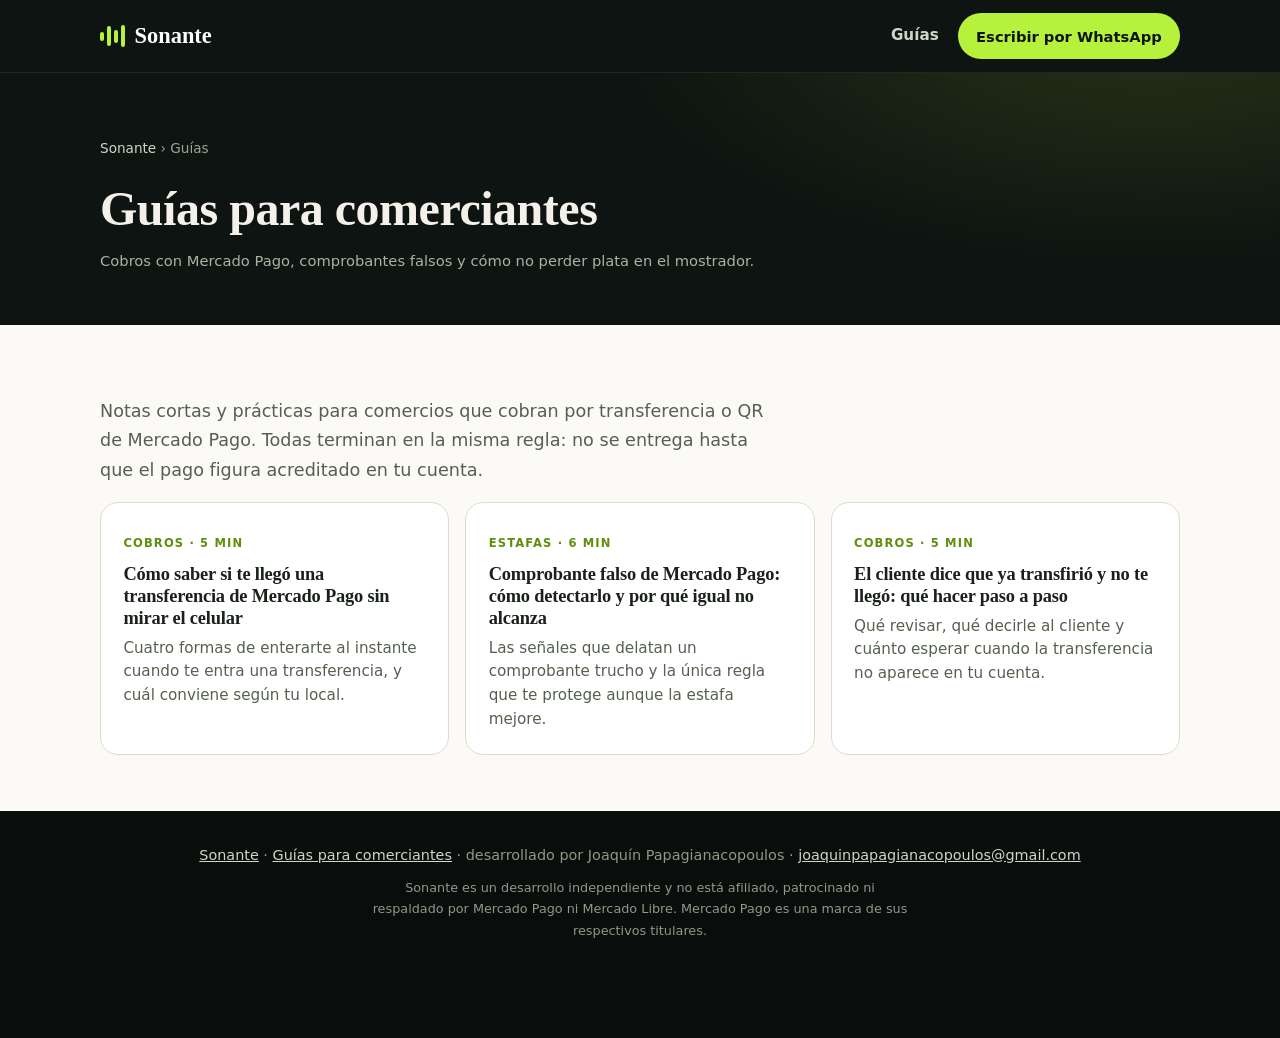
==== blog/index.html @ fd2db7ab "Agregar blog con 3 guías para comerciantes - Cómo saber si te llegó una transferencia de Mercado Pag" ====
<!DOCTYPE html>
<html lang="es-AR">
<head>
<meta charset="UTF-8">
<meta name="viewport" content="width=device-width, initial-scale=1, viewport-fit=cover">
<title>Guías para comerciantes: cobros y estafas con Mercado Pago | Sonante</title>
<meta name="description" content="Guías prácticas para comercios que cobran con Mercado Pago: cómo saber si llegó una transferencia, detectar comprobantes falsos y qué hacer ante una duda.">
<link rel="canonical" href="https://sonantemp.com/blog/">
<meta name="theme-color" content="#0e1411">
<meta property="og:type" content="website">
<meta property="og:locale" content="es_AR">
<meta property="og:site_name" content="Sonante">
<meta property="og:title" content="Guías para comerciantes: cobros y estafas con Mercado Pago | Sonante">
<meta property="og:description" content="Guías prácticas para comercios que cobran con Mercado Pago: cómo saber si llegó una transferencia, detectar comprobantes falsos y qué hacer ante una duda.">
<meta property="og:url" content="https://sonantemp.com/blog/">
<meta name="twitter:card" content="summary">
<link rel="icon" href="data:image/svg+xml,%3Csvg xmlns='http://www.w3.org/2000/svg' viewBox='0 0 64 64'%3E%3Crect width='64' height='64' rx='14' fill='%230e1411'/%3E%3Cg fill='%23b6f23c'%3E%3Crect x='12' y='26' width='6' height='12' rx='3'/%3E%3Crect x='23' y='16' width='6' height='32' rx='3'/%3E%3Crect x='34' y='22' width='6' height='20' rx='3'/%3E%3Crect x='45' y='12' width='6' height='40' rx='3'/%3E%3C/g%3E%3C/svg%3E">
<link rel="stylesheet" href="/blog/blog.css">
<script type="application/ld+json">
{
 "@context": "https://schema.org",
 "@graph": [
  {
   "@type": "CollectionPage",
   "name": "Guías para comerciantes",
   "description": "Guías prácticas para comercios que cobran con Mercado Pago: cómo saber si llegó una transferencia, detectar comprobantes falsos y qué hacer ante una duda.",
   "url": "https://sonantemp.com/blog/",
   "inLanguage": "es-AR",
   "isPartOf": {
    "@type": "WebSite",
    "name": "Sonante",
    "url": "https://sonantemp.com/"
   }
  },
  {
   "@type": "ItemList",
   "itemListElement": [
    {
     "@type": "ListItem",
     "position": 1,
     "url": "https://sonantemp.com/blog/saber-si-llego-una-transferencia-mercado-pago/",
     "name": "Cómo saber si te llegó una transferencia de Mercado Pago sin mirar el celular"
    },
    {
     "@type": "ListItem",
     "position": 2,
     "url": "https://sonantemp.com/blog/comprobante-falso-mercado-pago/",
     "name": "Comprobante falso de Mercado Pago: cómo detectarlo y por qué igual no alcanza"
    },
    {
     "@type": "ListItem",
     "position": 3,
     "url": "https://sonantemp.com/blog/cliente-dice-que-transfirio-y-no-llego/",
     "name": "El cliente dice que ya transfirió y no te llegó: qué hacer paso a paso"
    }
   ]
  },
  {
   "@type": "BreadcrumbList",
   "itemListElement": [
    {
     "@type": "ListItem",
     "position": 1,
     "name": "Sonante",
     "item": "https://sonantemp.com/"
    },
    {
     "@type": "ListItem",
     "position": 2,
     "name": "Guías",
     "item": "https://sonantemp.com/blog/"
    }
   ]
  }
 ]
}
</script>
</head>
<body>
<header>
  <div class="wrap">
    <a href="/" class="logo" aria-label="Sonante, inicio"><span class="bars" aria-hidden="true"><i></i><i></i><i></i><i></i></span>Sonante</a>
    <div class="nav">
      <a class="link" href="/blog/">Guías</a>
      <a class="btn btn-primary" href="https://wa.me/5491164703346?text=Hola!%20Quiero%20info%20sobre%20Sonante" target="_blank" rel="noopener"><span class="long">Escribir por WhatsApp</span><span class="short">WhatsApp</span></a>
    </div>
  </div>
</header>
<main>
<div class="art-head">
  <div class="wrap">
    <p class="crumbs"><a href="/">Sonante</a> › Guías</p>
    <h1>Guías para comerciantes</h1>
    <p class="meta">Cobros con Mercado Pago, comprobantes falsos y cómo no perder plata en el mostrador.</p>
  </div>
</div>
<section class="list-page">
  <div class="wrap">
    <div class="list-intro"><p>Notas cortas y prácticas para comercios que cobran por transferencia o QR de Mercado Pago. Todas terminan en la misma regla: no se entrega hasta que el pago figura acreditado en tu cuenta.</p></div>
    <div class="cards">
<a class="card" href="/blog/saber-si-llego-una-transferencia-mercado-pago/"><small>Cobros · 5 min</small><h3>Cómo saber si te llegó una transferencia de Mercado Pago sin mirar el celular</h3><p>Cuatro formas de enterarte al instante cuando te entra una transferencia, y cuál conviene según tu local.</p></a>
<a class="card" href="/blog/comprobante-falso-mercado-pago/"><small>Estafas · 6 min</small><h3>Comprobante falso de Mercado Pago: cómo detectarlo y por qué igual no alcanza</h3><p>Las señales que delatan un comprobante trucho y la única regla que te protege aunque la estafa mejore.</p></a>
<a class="card" href="/blog/cliente-dice-que-transfirio-y-no-llego/"><small>Cobros · 5 min</small><h3>El cliente dice que ya transfirió y no te llegó: qué hacer paso a paso</h3><p>Qué revisar, qué decirle al cliente y cuánto esperar cuando la transferencia no aparece en tu cuenta.</p></a>
    </div>
  </div>
</section>
</main>
<footer>
  <div class="wrap">
    <p><a href="/">Sonante</a> · <a href="/blog/">Guías para comerciantes</a> · desarrollado por Joaquín Papagianacopoulos · <a href="mailto:joaquinpapagianacopoulos@gmail.com">joaquinpapagianacopoulos@gmail.com</a></p>
    <p class="legal">Sonante es un desarrollo independiente y no está afiliado, patrocinado ni respaldado por Mercado Pago ni Mercado Libre. Mercado Pago es una marca de sus respectivos titulares.</p>
  </div>
</footer>
<a class="btn btn-primary sticky-wa" href="https://wa.me/5491164703346?text=Hola!%20Quiero%20info%20sobre%20Sonante" target="_blank" rel="noopener">💬 Escribir por WhatsApp</a>
</body>
</html>
---- blog/blog.css ----
:root{
  --ink:#0e1411; --ink-2:#18211b; --paper:#fbfaf6; --paper-2:#f1efe6;
  --text:#1a2119; --muted:#55604f; --lime:#b6f23c; --lime-d:#5f8f0c;
  --red:#c8372d; --ok:#1f7a3d; --line:#dedacb;
  --serif:Georgia,"Times New Roman",serif;
  --sans:system-ui,-apple-system,"Segoe UI",Roboto,Helvetica,Arial,sans-serif;
}
*{box-sizing:border-box;margin:0;padding:0}
html{scroll-behavior:smooth}
body{font-family:var(--sans);color:var(--text);background:var(--paper);line-height:1.7;font-size:18px;-webkit-font-smoothing:antialiased}
a{color:inherit}
.wrap{width:min(1080px,92%);margin-inline:auto}
.narrow{width:min(740px,92%);margin-inline:auto}
h1,h2,h3{font-family:var(--serif);line-height:1.2;letter-spacing:-.01em}

.btn{display:inline-flex;align-items:center;justify-content:center;gap:.5em;padding:.9em 1.5em;border-radius:999px;font-weight:700;text-decoration:none;border:2px solid transparent;cursor:pointer;font-size:1rem;font-family:var(--sans);transition:transform .15s,background .15s;white-space:nowrap}
.btn:hover{transform:translateY(-2px)}
a:focus-visible,.btn:focus-visible{outline:3px solid var(--lime);outline-offset:3px}
.btn-primary{background:var(--lime);color:var(--ink)}
.btn-primary:hover{background:#c9f765}
.btn-ghost{border-color:rgba(255,255,255,.35);color:#fff}

/* header */
header{background:var(--ink);color:#fff;position:sticky;top:0;z-index:20;border-bottom:1px solid rgba(255,255,255,.08)}
header .wrap{display:flex;align-items:center;justify-content:space-between;gap:1rem;padding:.8rem 0}
.logo{display:flex;align-items:center;gap:.6rem;font-family:var(--serif);font-size:1.4rem;font-weight:700;text-decoration:none;white-space:nowrap}
.bars{display:inline-flex;align-items:center;gap:3px;height:22px}
.bars i{display:block;width:4px;border-radius:2px;background:var(--lime)}
.bars i:nth-child(1){height:9px}.bars i:nth-child(2){height:20px}.bars i:nth-child(3){height:13px}.bars i:nth-child(4){height:22px}
.nav{display:flex;align-items:center;gap:1.2rem}
.nav a.link{text-decoration:none;font-weight:600;font-size:.95rem;color:#cfd6c8}
.nav a.link:hover{color:var(--lime)}
header .btn{padding:.6em 1.1em;font-size:.92rem}
.short{display:none}

/* article head */
.art-head{background:radial-gradient(900px 400px at 90% -20%,rgba(182,242,60,.14),transparent 60%),var(--ink);color:#f3f1ea;padding:clamp(2.2rem,6vw,4rem) 0 clamp(2rem,5vw,3.2rem)}
.crumbs{font-size:.85rem;color:#9aa593;margin-bottom:1.2rem}
.crumbs a{text-decoration:none;color:#cfd6c8}
.crumbs a:hover{color:var(--lime)}
.art-head h1{font-size:clamp(1.9rem,5vw,3rem);margin-bottom:.7rem}
.meta{color:#aab3a3;font-size:.92rem}
.meta b{color:#dfe5d8;font-weight:600}

/* article body */
article{padding:clamp(2rem,5vw,3.5rem) 0 1rem}
article h2{font-size:clamp(1.5rem,3.6vw,2rem);margin:2.2em 0 .6em}
article h3{font-size:1.25rem;margin:1.6em 0 .4em}
article p{margin-bottom:1.1em}
article ul,article ol{margin:0 0 1.2em 1.3em}
article li{margin-bottom:.45em}
article a{color:#2c5a0a;text-underline-offset:3px;font-weight:600}
article a:hover{color:var(--ok)}
.tldr{background:#fff;border:2px solid var(--ink);border-radius:18px;padding:1.3rem 1.5rem;margin-bottom:1.8rem;box-shadow:6px 6px 0 var(--lime)}
.tldr strong.t{display:block;font-family:var(--serif);font-size:1.15rem;margin-bottom:.4rem}
.tldr p{margin:0}
.callout{background:var(--paper-2);border-left:5px solid var(--lime-d);padding:1.1rem 1.3rem;border-radius:0 14px 14px 0;margin:1.5rem 0}
.callout p:last-child{margin:0}
.callout.warn{border-left-color:var(--red);background:#fff4f2}

.opts{display:grid;grid-template-columns:repeat(2,1fr);gap:1rem;margin:1.2rem 0 1.6rem}
.opt{background:#fff;border:1px solid var(--line);border-radius:16px;padding:1.2rem 1.3rem}
.opt h3{margin:0 0 .3rem;font-size:1.1rem}
.opt p{margin:0 0 .4em;font-size:.97rem;color:var(--muted)}
.opt .pro::before{content:"＋ ";color:var(--ok);font-weight:700}
.opt .con::before{content:"－ ";color:var(--red);font-weight:700}

ol.steps{list-style:none;margin-left:0;counter-reset:s}
ol.steps>li{counter-increment:s;position:relative;padding:0 0 0 3.2rem;margin-bottom:1.4em}
ol.steps>li::before{content:counter(s);position:absolute;left:0;top:0;width:2.3rem;height:2.3rem;border-radius:50%;background:var(--ink);color:var(--lime);display:grid;place-items:center;font-family:var(--serif);font-weight:700}
ol.steps>li b{display:block;font-family:var(--serif);font-size:1.15rem;margin-bottom:.15rem}
.say{background:#fff;border:1px dashed #b8b39f;border-radius:12px;padding:.8rem 1rem;margin:.5rem 0 0;font-style:italic;color:var(--muted)}

details{background:#fff;border:1px solid var(--line);border-radius:14px;margin-bottom:.7rem}
summary{cursor:pointer;padding:1rem 1.2rem;font-weight:700;list-style:none;display:flex;justify-content:space-between;gap:1rem}
summary::after{content:"+";font-size:1.4rem;line-height:1;color:var(--lime-d)}
details[open] summary::after{content:"–"}
summary::-webkit-details-marker{display:none}
summary:focus-visible{outline:3px solid var(--lime);outline-offset:2px}
details p{padding:0 1.2rem 1.1rem;margin:0;color:var(--muted)}

.cta-box{background:var(--ink);color:#f3f1ea;border-radius:22px;padding:2rem;margin:2.4rem 0;text-align:center}
.cta-box h2{margin:0 0 .5rem;font-size:1.6rem;color:#fff}
.cta-box p{color:#cfd6c8;margin-bottom:1.3rem}
.cta-box .row{display:flex;gap:.8rem;justify-content:center;flex-wrap:wrap}

.sources{font-size:.92rem;color:var(--muted);border-top:1px solid var(--line);margin-top:2rem;padding-top:1.2rem}
.sources ul{margin:.5rem 0 0 1.2rem}
.sources a{font-weight:500;color:var(--text)}

.related{background:var(--paper-2);padding:clamp(2.2rem,5vw,3.5rem) 0}
.related h2{font-size:1.6rem;margin-bottom:1.2rem}
.cards{display:grid;grid-template-columns:repeat(3,1fr);gap:1rem}
.card{display:block;background:#fff;border:1px solid var(--line);border-radius:18px;padding:1.4rem;text-decoration:none;transition:transform .15s,box-shadow .15s}
.card:hover{transform:translateY(-3px);box-shadow:0 14px 30px -18px rgba(14,20,17,.5)}
.card small{color:var(--lime-d);font-weight:700;text-transform:uppercase;letter-spacing:.1em;font-size:.72rem}
.card h3{font-size:1.15rem;margin:.4rem 0 .5rem}
.card p{color:var(--muted);font-size:.95rem;line-height:1.55;margin:0}

.list-intro{padding:clamp(2.2rem,5vw,3.5rem) 0 1rem}
.list-intro p{color:var(--muted);max-width:38em;font-size:1.1rem}
.list-page{padding:1rem 0 3.5rem}

footer{background:#090d0b;color:#8f9a88;padding:2rem 0 6rem;font-size:.9rem;text-align:center}
footer a{color:#cfd6c8}
footer .legal{margin-top:.6rem;font-size:.8rem;max-width:42em;margin-inline:auto}
.sticky-wa{display:none}

@media (max-width:760px){
  .cards{grid-template-columns:1fr}
  .sticky-wa{display:flex;position:fixed;left:12px;right:12px;bottom:calc(12px + env(safe-area-inset-bottom));z-index:30;box-shadow:0 10px 30px rgba(0,0,0,.4)}
}
@media (max-width:640px){
  body{font-size:17px}
  .opts{grid-template-columns:1fr}
  .tldr{box-shadow:4px 4px 0 var(--lime);padding:1.1rem 1.2rem}
  .cta-box{padding:1.6rem 1.2rem}
  .cta-box .btn{width:100%}
}
@media (max-width:480px){
  .long{display:none}.short{display:inline}
  .nav{gap:.8rem}
  ol.steps>li{padding-left:2.9rem}
}
@media (max-width:380px){
  .logo{font-size:1.2rem}
  .nav a.link{display:none}
}
@media (prefers-reduced-motion:reduce){
  *{animation:none!important;transition:none!important;scroll-behavior:auto!important}
}
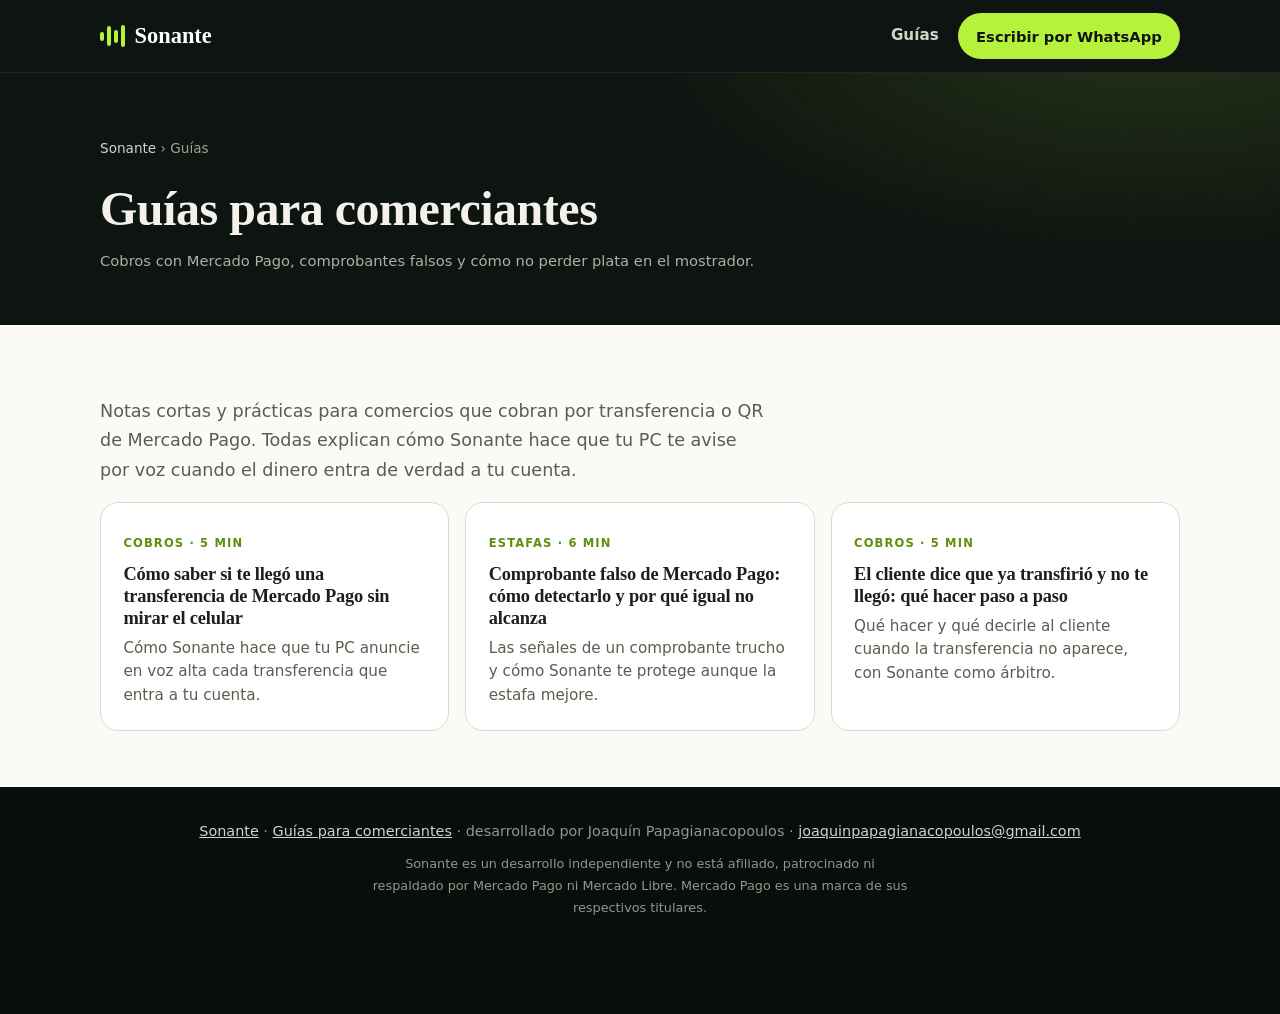
==== commit c5247260: "Reescribir las guías para presentar a Sonante como la solución - Se quitan las alternativas (cobro p" ====
--- a/blog/index.html
+++ b/blog/index.html
@@ -96,11 +96,11 @@
 </div>
 <section class="list-page">
   <div class="wrap">
-    <div class="list-intro"><p>Notas cortas y prácticas para comercios que cobran por transferencia o QR de Mercado Pago. Todas terminan en la misma regla: no se entrega hasta que el pago figura acreditado en tu cuenta.</p></div>
+    <div class="list-intro"><p>Notas cortas y prácticas para comercios que cobran por transferencia o QR de Mercado Pago. Todas explican cómo Sonante hace que tu PC te avise por voz cuando el dinero entra de verdad a tu cuenta.</p></div>
     <div class="cards">
-<a class="card" href="/blog/saber-si-llego-una-transferencia-mercado-pago/"><small>Cobros · 5 min</small><h3>Cómo saber si te llegó una transferencia de Mercado Pago sin mirar el celular</h3><p>Cuatro formas de enterarte al instante cuando te entra una transferencia, y cuál conviene según tu local.</p></a>
-<a class="card" href="/blog/comprobante-falso-mercado-pago/"><small>Estafas · 6 min</small><h3>Comprobante falso de Mercado Pago: cómo detectarlo y por qué igual no alcanza</h3><p>Las señales que delatan un comprobante trucho y la única regla que te protege aunque la estafa mejore.</p></a>
-<a class="card" href="/blog/cliente-dice-que-transfirio-y-no-llego/"><small>Cobros · 5 min</small><h3>El cliente dice que ya transfirió y no te llegó: qué hacer paso a paso</h3><p>Qué revisar, qué decirle al cliente y cuánto esperar cuando la transferencia no aparece en tu cuenta.</p></a>
+<a class="card" href="/blog/saber-si-llego-una-transferencia-mercado-pago/"><small>Cobros · 5 min</small><h3>Cómo saber si te llegó una transferencia de Mercado Pago sin mirar el celular</h3><p>Cómo Sonante hace que tu PC anuncie en voz alta cada transferencia que entra a tu cuenta.</p></a>
+<a class="card" href="/blog/comprobante-falso-mercado-pago/"><small>Estafas · 6 min</small><h3>Comprobante falso de Mercado Pago: cómo detectarlo y por qué igual no alcanza</h3><p>Las señales de un comprobante trucho y cómo Sonante te protege aunque la estafa mejore.</p></a>
+<a class="card" href="/blog/cliente-dice-que-transfirio-y-no-llego/"><small>Cobros · 5 min</small><h3>El cliente dice que ya transfirió y no te llegó: qué hacer paso a paso</h3><p>Qué hacer y qué decirle al cliente cuando la transferencia no aparece, con Sonante como árbitro.</p></a>
     </div>
   </div>
 </section>
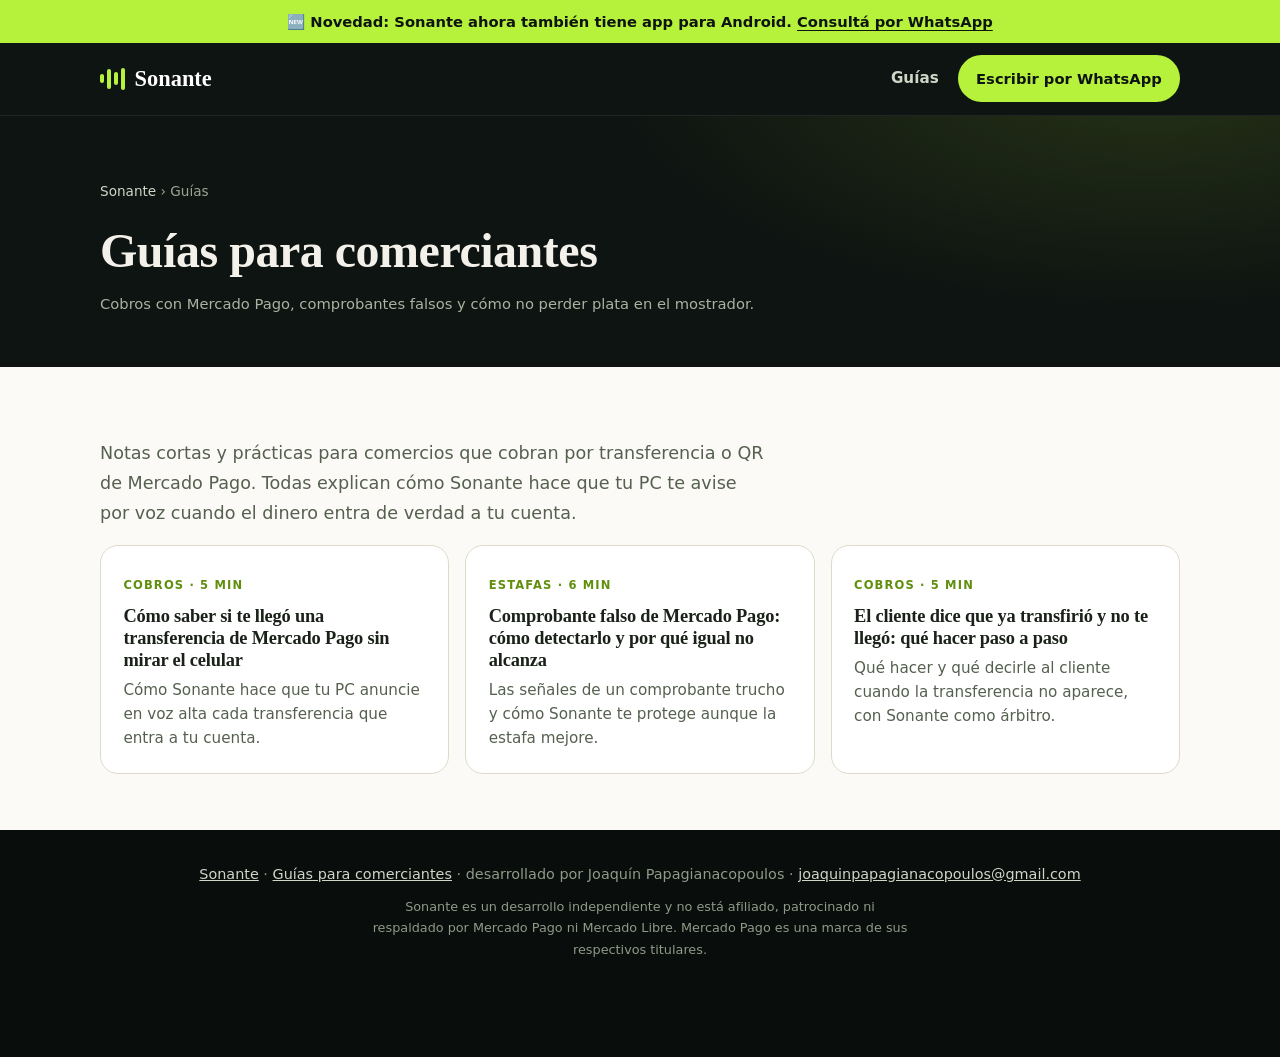
==== commit eb9f31aa: "Promocionar la app de Sonante para Android - Barra de novedad en la home y el blog - Mención en el i" ====
--- a/blog/index.html
+++ b/blog/index.html
@@ -77,6 +77,7 @@
 </script>
 </head>
 <body>
+<div class="announce">🆕 Novedad: Sonante ahora también tiene <b>app para Android</b>. <a href="https://wa.me/5491164703346?text=Hola!%20Quiero%20info%20sobre%20la%20app%20de%20Sonante%20para%20Android" target="_blank" rel="noopener">Consultá por WhatsApp</a></div>
 <header>
   <div class="wrap">
     <a href="/" class="logo" aria-label="Sonante, inicio"><span class="bars" aria-hidden="true"><i></i><i></i><i></i><i></i></span>Sonante</a>
--- a/blog/blog.css
+++ b/blog/blog.css
@@ -20,6 +20,8 @@
 .btn-primary:hover{background:#c9f765}
 .btn-ghost{border-color:rgba(255,255,255,.35);color:#fff}
 
+.announce{background:var(--lime);color:var(--ink);text-align:center;font-size:.92rem;font-weight:600;padding:.55rem 4%}
+.announce a{color:var(--ink);text-underline-offset:3px;font-weight:800}
 /* header */
 header{background:var(--ink);color:#fff;position:sticky;top:0;z-index:20;border-bottom:1px solid rgba(255,255,255,.08)}
 header .wrap{display:flex;align-items:center;justify-content:space-between;gap:1rem;padding:.8rem 0}
